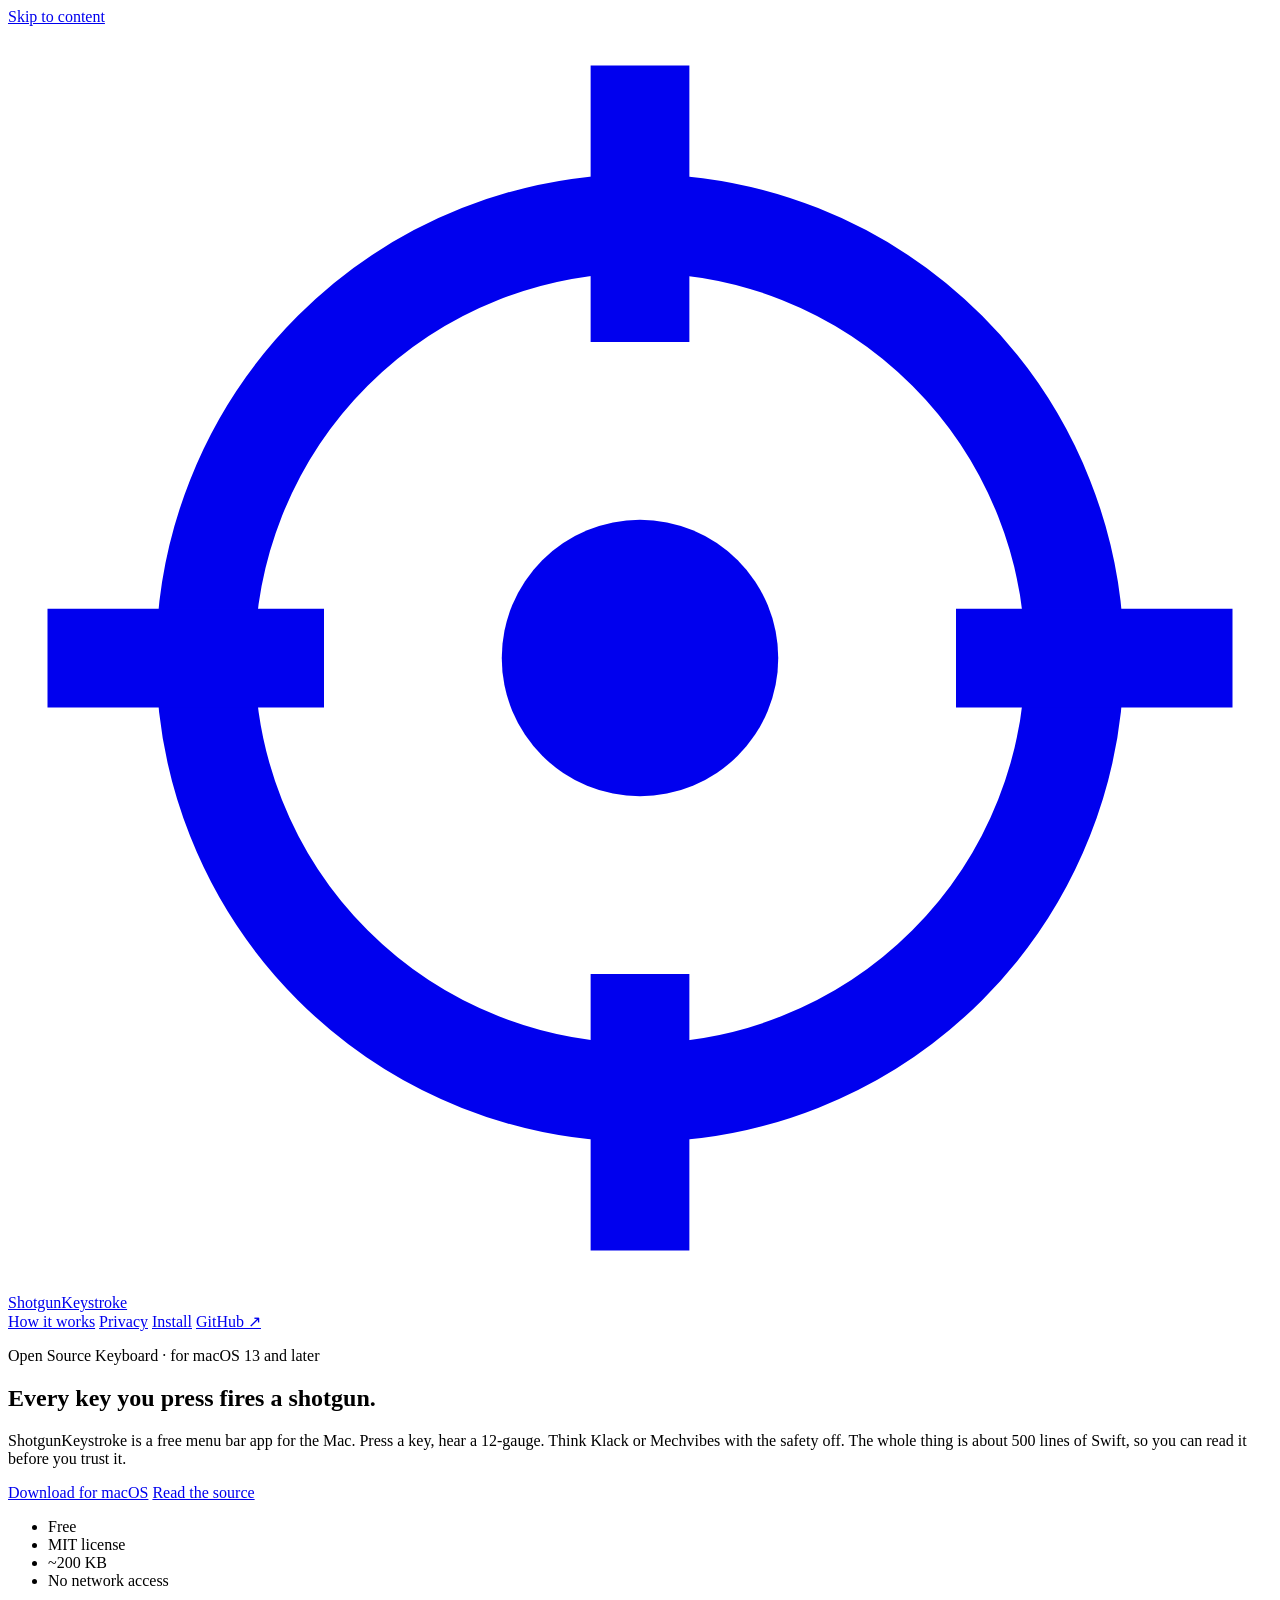
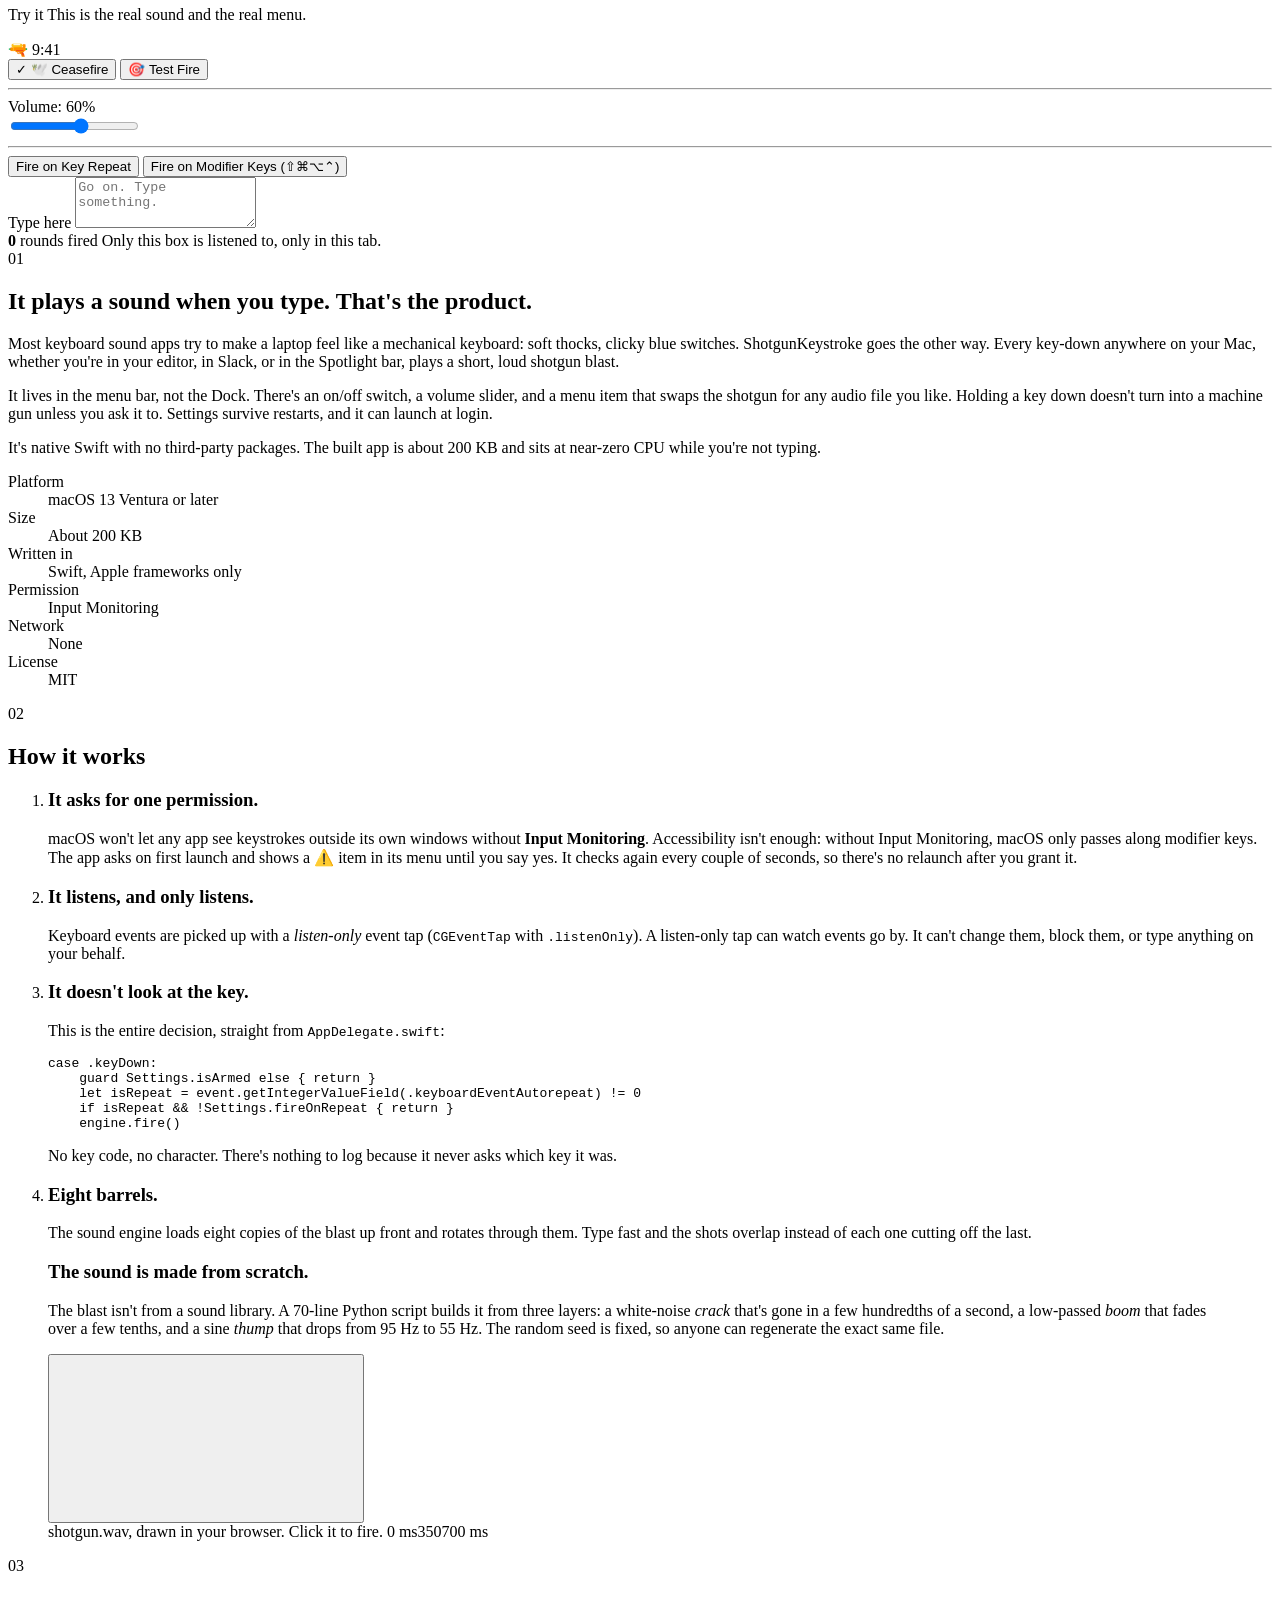
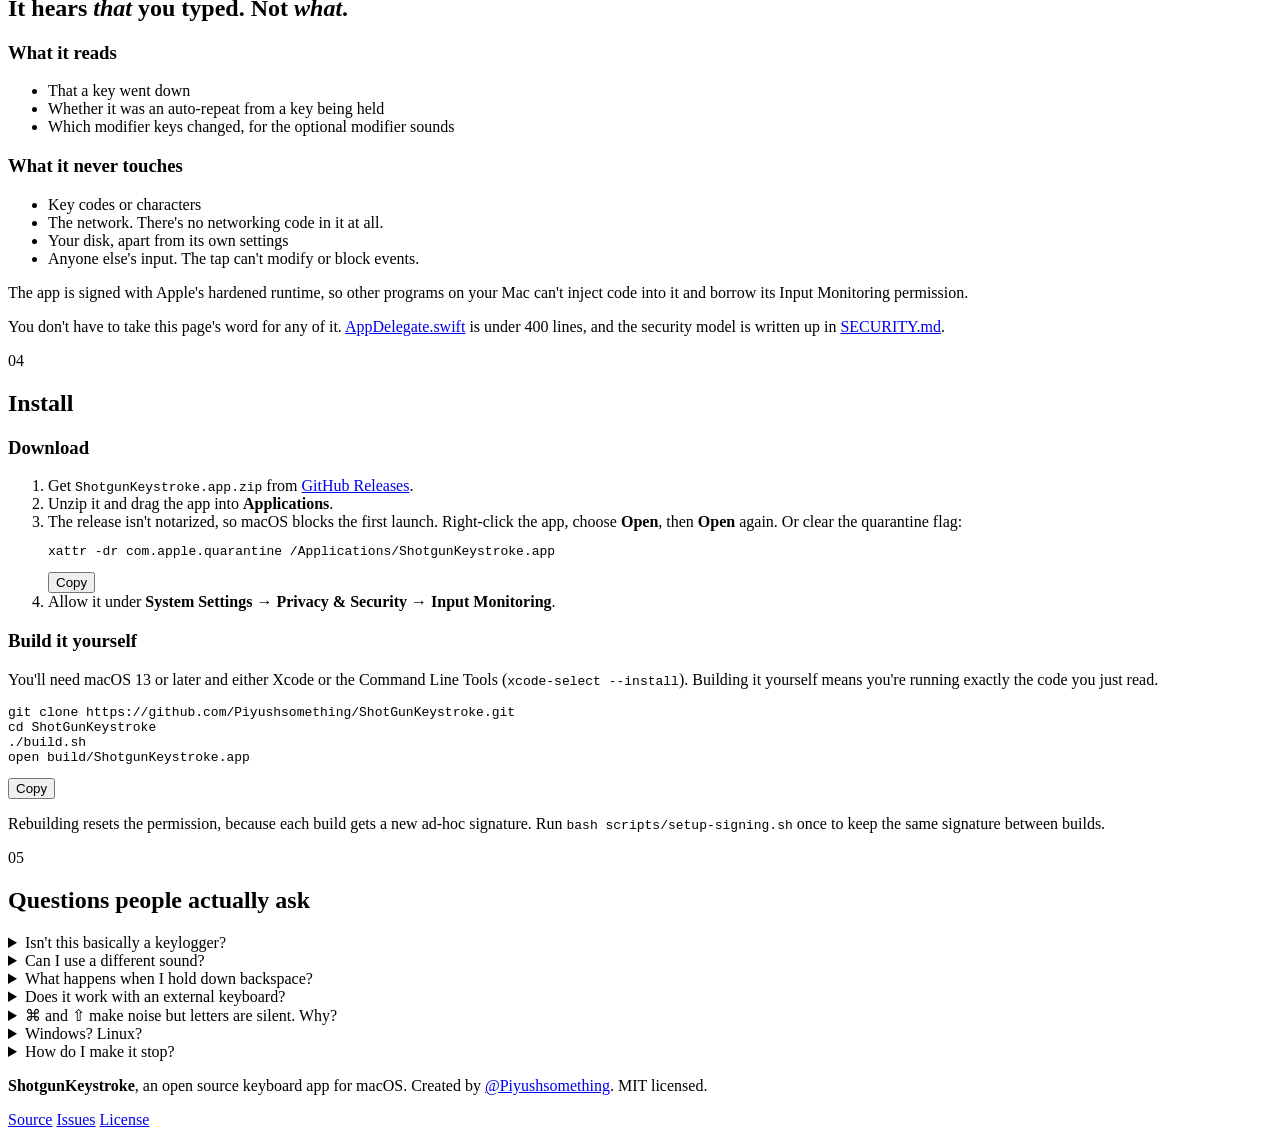
==== web/index.html @ 67013e63 "Add Open Source Keyboard website and Vercel configuration Static site in web/ (no build step) explai" ====
<!doctype html>
<html lang="en">
<head>
  <meta charset="utf-8">
  <meta name="viewport" content="width=device-width, initial-scale=1">
  <title>ShotgunKeystroke — an open source keyboard sound app for Mac</title>
  <meta name="description" content="ShotgunKeystroke is a free, open source macOS menu bar app that plays a shotgun blast every time you press a key. Volume control, custom sounds, and it never reads what you type.">
  <meta property="og:type" content="website">
  <meta property="og:title" content="ShotgunKeystroke — Open Source Keyboard sounds for Mac">
  <meta property="og:description" content="Press a key, hear a 12-gauge. A free, open source menu bar app for macOS that never reads what you type.">
  <meta name="twitter:card" content="summary">
  <meta name="theme-color" content="#f3f0e8">
  <link rel="icon" href="/favicon.svg" type="image/svg+xml">
  <link rel="stylesheet" href="/styles.css">
  <script src="/app.js" defer></script>
</head>
<body>
  <a class="skip" href="#main">Skip to content</a>

  <header class="masthead">
    <div class="wrap masthead__row">
      <a class="wordmark" href="/" aria-label="ShotgunKeystroke home">
        <svg class="wordmark__mark" viewBox="0 0 32 32" aria-hidden="true"><circle cx="16" cy="16" r="11" fill="none" stroke="currentColor" stroke-width="2.5"/><circle cx="16" cy="16" r="3.5" fill="currentColor"/><path d="M16 1v7M16 24v7M1 16h7M24 16h7" stroke="currentColor" stroke-width="2.5"/></svg>
        ShotgunKeystroke
      </a>
      <nav class="nav" aria-label="Primary">
        <a href="#how">How it works</a>
        <a href="#privacy">Privacy</a>
        <a href="#install">Install</a>
        <a href="https://github.com/Piyushsomething/ShotGunKeystroke" rel="noopener">GitHub&nbsp;↗</a>
      </nav>
    </div>
  </header>

  <main id="main">
    <section class="hero wrap">
      <div class="hero__copy">
        <p class="kicker">Open Source Keyboard · for macOS 13 and later</p>
        <h1>Every key you press fires a&nbsp;shotgun.</h1>
        <p class="lede">
          ShotgunKeystroke is a free menu bar app for the Mac. Press a key, hear a
          12-gauge. Think Klack or Mechvibes with the safety off. The whole thing is
          about 500 lines of Swift, so you can read it before you trust it.
        </p>
        <div class="actions">
          <a class="button button--primary" href="https://github.com/Piyushsomething/ShotGunKeystroke/releases/latest" rel="noopener">Download for macOS</a>
          <a class="button" href="https://github.com/Piyushsomething/ShotGunKeystroke" rel="noopener">Read the source</a>
        </div>
        <ul class="facts" aria-label="At a glance">
          <li>Free</li>
          <li>MIT license</li>
          <li>~200 KB</li>
          <li>No network access</li>
        </ul>
      </div>

      <div class="demo" id="demo" aria-labelledby="demo-title">
        <p class="demo__label" id="demo-title"><span>Try it</span> This is the real sound and the real menu.</p>

        <div class="screen">
          <div class="menubar" aria-hidden="true">
            <span class="menubar__apple"></span>
            <span class="menubar__spacer"></span>
            <span class="menubar__icon" id="menubar-icon">🔫</span>
            <span class="menubar__clock">9:41</span>
          </div>

          <div class="menu" role="group" aria-label="ShotgunKeystroke menu">
            <button class="menu__item" type="button" id="toggle-armed" aria-pressed="true">
              <span class="menu__check" aria-hidden="true">✓</span>
              <span id="toggle-armed-label">🕊️ Ceasefire</span>
            </button>
            <button class="menu__item" type="button" id="test-fire">
              <span class="menu__check" aria-hidden="true"></span>
              🎯 Test Fire
            </button>
            <hr class="menu__sep">
            <label class="menu__item menu__item--static" for="volume">
              <span class="menu__check" aria-hidden="true"></span>
              <span>Volume: <output id="volume-value" for="volume">60%</output></span>
            </label>
            <div class="menu__slider">
              <input type="range" id="volume" min="10" max="100" value="60" step="1">
            </div>
            <hr class="menu__sep">
            <button class="menu__item" type="button" id="toggle-repeat" aria-pressed="false">
              <span class="menu__check" aria-hidden="true"></span>
              Fire on Key Repeat
            </button>
            <button class="menu__item" type="button" id="toggle-modifiers" aria-pressed="false">
              <span class="menu__check" aria-hidden="true"></span>
              Fire on Modifier Keys (⇧⌘⌥⌃)
            </button>
          </div>
        </div>

        <label class="demo__field-label" for="range">Type here</label>
        <textarea id="range" class="demo__field" rows="3" spellcheck="false" placeholder="Go on. Type something." autocomplete="off"></textarea>
        <div class="demo__meta">
          <span><strong id="rounds">0</strong> <span id="rounds-word">rounds</span> fired</span>
          <span class="demo__note">Only this box is listened to, only in this tab.</span>
        </div>
        <p class="demo__error" id="audio-error" hidden>Your browser couldn't load the sound. The app itself doesn't depend on any of this.</p>
      </div>
    </section>

    <section class="section wrap" id="what">
      <header class="section__head">
        <span class="section__num">01</span>
        <h2>It plays a sound when you type. That's the product.</h2>
      </header>
      <div class="section__body prose">
        <p>
          Most keyboard sound apps try to make a laptop feel like a mechanical
          keyboard: soft thocks, clicky blue switches. ShotgunKeystroke goes the other
          way. Every key-down anywhere on your Mac, whether you're in your editor, in
          Slack, or in the Spotlight bar, plays a short, loud shotgun blast.
        </p>
        <p>
          It lives in the menu bar, not the Dock. There's an on/off switch, a volume
          slider, and a menu item that swaps the shotgun for any audio file you like.
          Holding a key down doesn't turn into a machine gun unless you ask it to.
          Settings survive restarts, and it can launch at login.
        </p>
        <p>
          It's native Swift with no third-party packages. The built app is about
          200&nbsp;KB and sits at near-zero CPU while you're not typing.
        </p>
      </div>

      <dl class="spec">
        <div><dt>Platform</dt><dd>macOS 13 Ventura or later</dd></div>
        <div><dt>Size</dt><dd>About 200 KB</dd></div>
        <div><dt>Written in</dt><dd>Swift, Apple frameworks only</dd></div>
        <div><dt>Permission</dt><dd>Input Monitoring</dd></div>
        <div><dt>Network</dt><dd>None</dd></div>
        <div><dt>License</dt><dd>MIT</dd></div>
      </dl>
    </section>

    <section class="section wrap" id="how">
      <header class="section__head">
        <span class="section__num">02</span>
        <h2>How it works</h2>
      </header>

      <ol class="steps">
        <li>
          <h3>It asks for one permission.</h3>
          <p>
            macOS won't let any app see keystrokes outside its own windows without
            <strong>Input Monitoring</strong>. Accessibility isn't enough: without
            Input Monitoring, macOS only passes along modifier keys. The app asks on
            first launch and shows a ⚠️ item in its menu until you say yes. It checks
            again every couple of seconds, so there's no relaunch after you grant it.
          </p>
        </li>
        <li>
          <h3>It listens, and only listens.</h3>
          <p>
            Keyboard events are picked up with a <em>listen-only</em> event tap
            (<code>CGEventTap</code> with <code>.listenOnly</code>). A listen-only tap
            can watch events go by. It can't change them, block them, or type
            anything on your behalf.
          </p>
        </li>
        <li>
          <h3>It doesn't look at the key.</h3>
          <p>This is the entire decision, straight from <code>AppDelegate.swift</code>:</p>
          <pre class="code"><code><span class="c-k">case</span> .keyDown:
    <span class="c-k">guard</span> Settings.isArmed <span class="c-k">else</span> { <span class="c-k">return</span> }
    <span class="c-k">let</span> isRepeat = event.getIntegerValueField(.keyboardEventAutorepeat) != <span class="c-n">0</span>
    <span class="c-k">if</span> isRepeat &amp;&amp; !Settings.fireOnRepeat { <span class="c-k">return</span> }
    engine.fire()</code></pre>
          <p>
            No key code, no character. There's nothing to log because it never asks
            which key it was.
          </p>
        </li>
        <li>
          <h3>Eight barrels.</h3>
          <p>
            The sound engine loads eight copies of the blast up front and rotates
            through them. Type fast and the shots overlap instead of each one cutting
            off the last.
          </p>
        </li>
      </ol>

      <figure class="wave">
        <div class="wave__head">
          <h3>The sound is made from scratch.</h3>
          <p>
            The blast isn't from a sound library. A 70-line Python script builds it
            from three layers: a white-noise <em>crack</em> that's gone in a few
            hundredths of a second, a low-passed <em>boom</em> that fades over a few
            tenths, and a sine <em>thump</em> that drops from 95&nbsp;Hz to
            55&nbsp;Hz. The random seed is fixed, so anyone can regenerate the exact
            same file.
          </p>
        </div>
        <button class="wave__canvas" type="button" id="wave-play" aria-label="Play the shotgun sound">
          <canvas id="wave" height="160"></canvas>
        </button>
        <figcaption>
          <span>shotgun.wav, drawn in your browser. Click it to fire.</span>
          <span class="wave__axis"><span>0 ms</span><span>350</span><span>700 ms</span></span>
        </figcaption>
      </figure>
    </section>

    <section class="section wrap" id="privacy">
      <header class="section__head">
        <span class="section__num">03</span>
        <h2>It hears <em>that</em> you typed. Not <em>what</em>.</h2>
      </header>

      <div class="ledger">
        <div class="ledger__col">
          <h3>What it reads</h3>
          <ul>
            <li>That a key went down</li>
            <li>Whether it was an auto-repeat from a key being held</li>
            <li>Which modifier keys changed, for the optional modifier sounds</li>
          </ul>
        </div>
        <div class="ledger__col ledger__col--never">
          <h3>What it never touches</h3>
          <ul>
            <li>Key codes or characters</li>
            <li>The network. There's no networking code in it at all.</li>
            <li>Your disk, apart from its own settings</li>
            <li>Anyone else's input. The tap can't modify or block events.</li>
          </ul>
        </div>
      </div>

      <div class="section__body prose">
        <p>
          The app is signed with Apple's hardened runtime, so other programs on your
          Mac can't inject code into it and borrow its Input Monitoring permission.
        </p>
        <p>
          You don't have to take this page's word for any of it.
          <a href="https://github.com/Piyushsomething/ShotGunKeystroke/blob/main/Sources/ShotgunKeystroke/AppDelegate.swift" rel="noopener">AppDelegate.swift</a>
          is under 400 lines, and the security model is written up in
          <a href="https://github.com/ayushrai-hub/ShotGunKeystroke/blob/main/SECURITY.md" rel="noopener">SECURITY.md</a>.
        </p>
      </div>
    </section>

    <section class="section wrap" id="install">
      <header class="section__head">
        <span class="section__num">04</span>
        <h2>Install</h2>
      </header>

      <div class="install">
        <div class="install__col">
          <h3>Download</h3>
          <ol class="numbered">
            <li>Get <code>ShotgunKeystroke.app.zip</code> from <a href="https://github.com/Piyushsomething/ShotGunKeystroke/releases/latest" rel="noopener">GitHub Releases</a>.</li>
            <li>Unzip it and drag the app into <strong>Applications</strong>.</li>
            <li>
              The release isn't notarized, so macOS blocks the first launch.
              Right-click the app, choose <strong>Open</strong>, then
              <strong>Open</strong> again. Or clear the quarantine flag:
              <div class="cmd">
                <pre><code>xattr -dr com.apple.quarantine /Applications/ShotgunKeystroke.app</code></pre>
                <button class="copy" type="button">Copy</button>
              </div>
            </li>
            <li>Allow it under <strong>System Settings → Privacy &amp; Security → Input Monitoring</strong>.</li>
          </ol>
        </div>

        <div class="install__col">
          <h3>Build it yourself</h3>
          <p>
            You'll need macOS 13 or later and either Xcode or the Command Line Tools
            (<code>xcode-select --install</code>). Building it yourself means you're
            running exactly the code you just read.
          </p>
          <div class="cmd">
            <pre><code>git clone https://github.com/Piyushsomething/ShotGunKeystroke.git
cd ShotGunKeystroke
./build.sh
open build/ShotgunKeystroke.app</code></pre>
            <button class="copy" type="button">Copy</button>
          </div>
          <p class="small">
            Rebuilding resets the permission, because each build gets a new ad-hoc
            signature. Run <code>bash scripts/setup-signing.sh</code> once to keep the
            same signature between builds.
          </p>
        </div>
      </div>
    </section>

    <section class="section wrap" id="faq">
      <header class="section__head">
        <span class="section__num">05</span>
        <h2>Questions people actually ask</h2>
      </header>

      <div class="faq">
        <details>
          <summary>Isn't this basically a keylogger?</summary>
          <p>It needs the same permission a keylogger would, which is exactly why the key-handling code is five lines long and public. It never reads which key you pressed, and it has no way to send anything anywhere.</p>
        </details>
        <details>
          <summary>Can I use a different sound?</summary>
          <p>Yes. <strong>Choose Sound File…</strong> in the menu takes any WAV, MP3, M4A or AIFF. If a file can't be decoded, the app keeps the current sound and tells you. <strong>Reset to Shotgun Blast</strong> brings the shotgun back.</p>
        </details>
        <details>
          <summary>What happens when I hold down backspace?</summary>
          <p>One shot. Auto-repeat is ignored by default. Turn on <strong>Fire on Key Repeat</strong> if you want the machine gun.</p>
        </details>
        <details>
          <summary>Does it work with an external keyboard?</summary>
          <p>Yes. It listens to keyboard events at the system level, so it doesn't matter which keyboard sent them.</p>
        </details>
        <details>
          <summary>⌘ and ⇧ make noise but letters are silent. Why?</summary>
          <p>The Input Monitoring grant belongs to an older copy of the app, which usually happens after a rebuild. Remove ShotgunKeystroke from the Input Monitoring list and add it again, or rebuild with <code>./build.sh</code>, which clears the stale grant for you.</p>
        </details>
        <details>
          <summary>Windows? Linux?</summary>
          <p>No. It's built on macOS APIs (AppKit and CoreGraphics event taps) and only runs on a Mac.</p>
        </details>
        <details>
          <summary>How do I make it stop?</summary>
          <p>Click the 🔫 in the menu bar and choose <strong>Ceasefire</strong>. The icon turns into a dimmed 🕊️. <strong>Quit</strong> is at the bottom of the same menu.</p>
        </details>
      </div>
    </section>
  </main>

  <footer class="footer">
    <div class="wrap footer__row">
      <p>
        <strong>ShotgunKeystroke</strong>, an open source keyboard app for macOS.
        Created by <a href="https://github.com/Piyushsomething" rel="noopener">@Piyushsomething</a>.
        MIT licensed.
      </p>
      <p>
        <a href="https://github.com/Piyushsomething/ShotGunKeystroke" rel="noopener">Source</a>
        <a href="https://github.com/Piyushsomething/ShotGunKeystroke/issues" rel="noopener">Issues</a>
        <a href="https://github.com/Piyushsomething/ShotGunKeystroke/blob/main/LICENSE" rel="noopener">License</a>
      </p>
    </div>
  </footer>
</body>
</html>
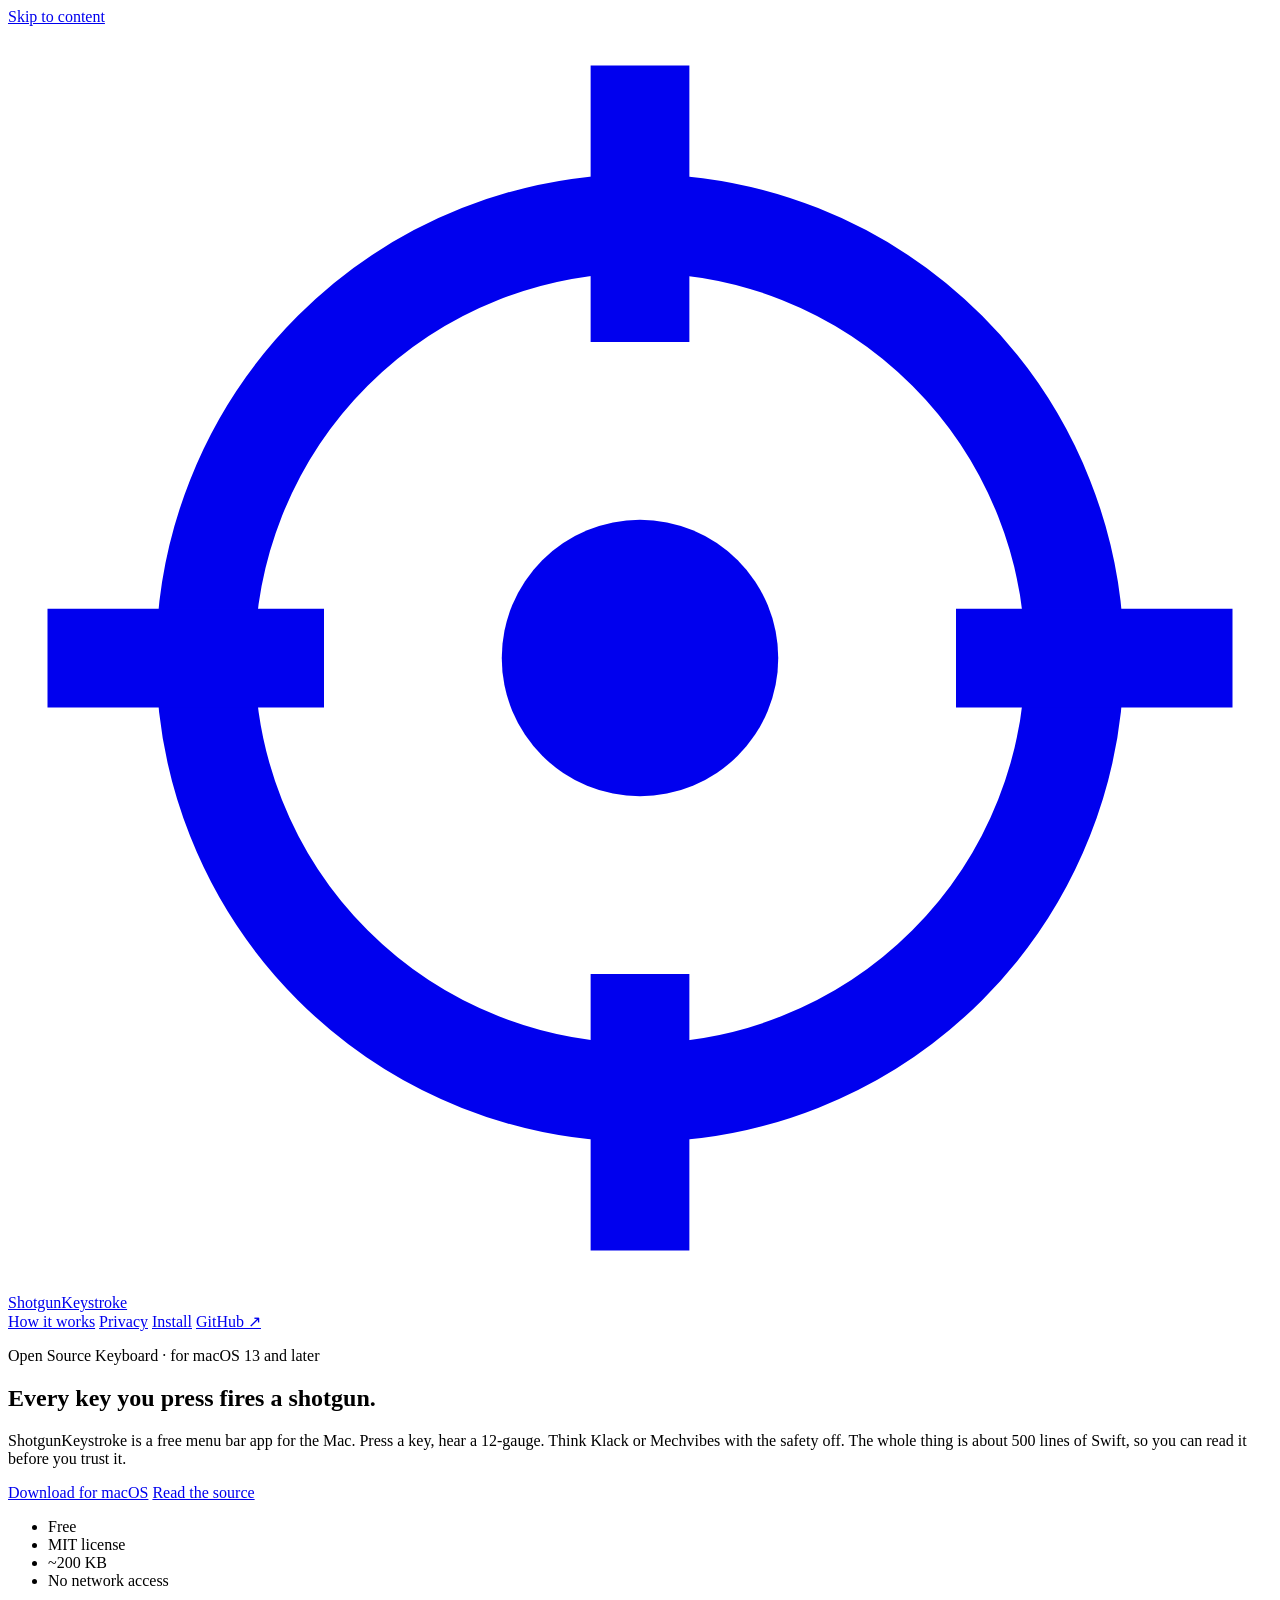
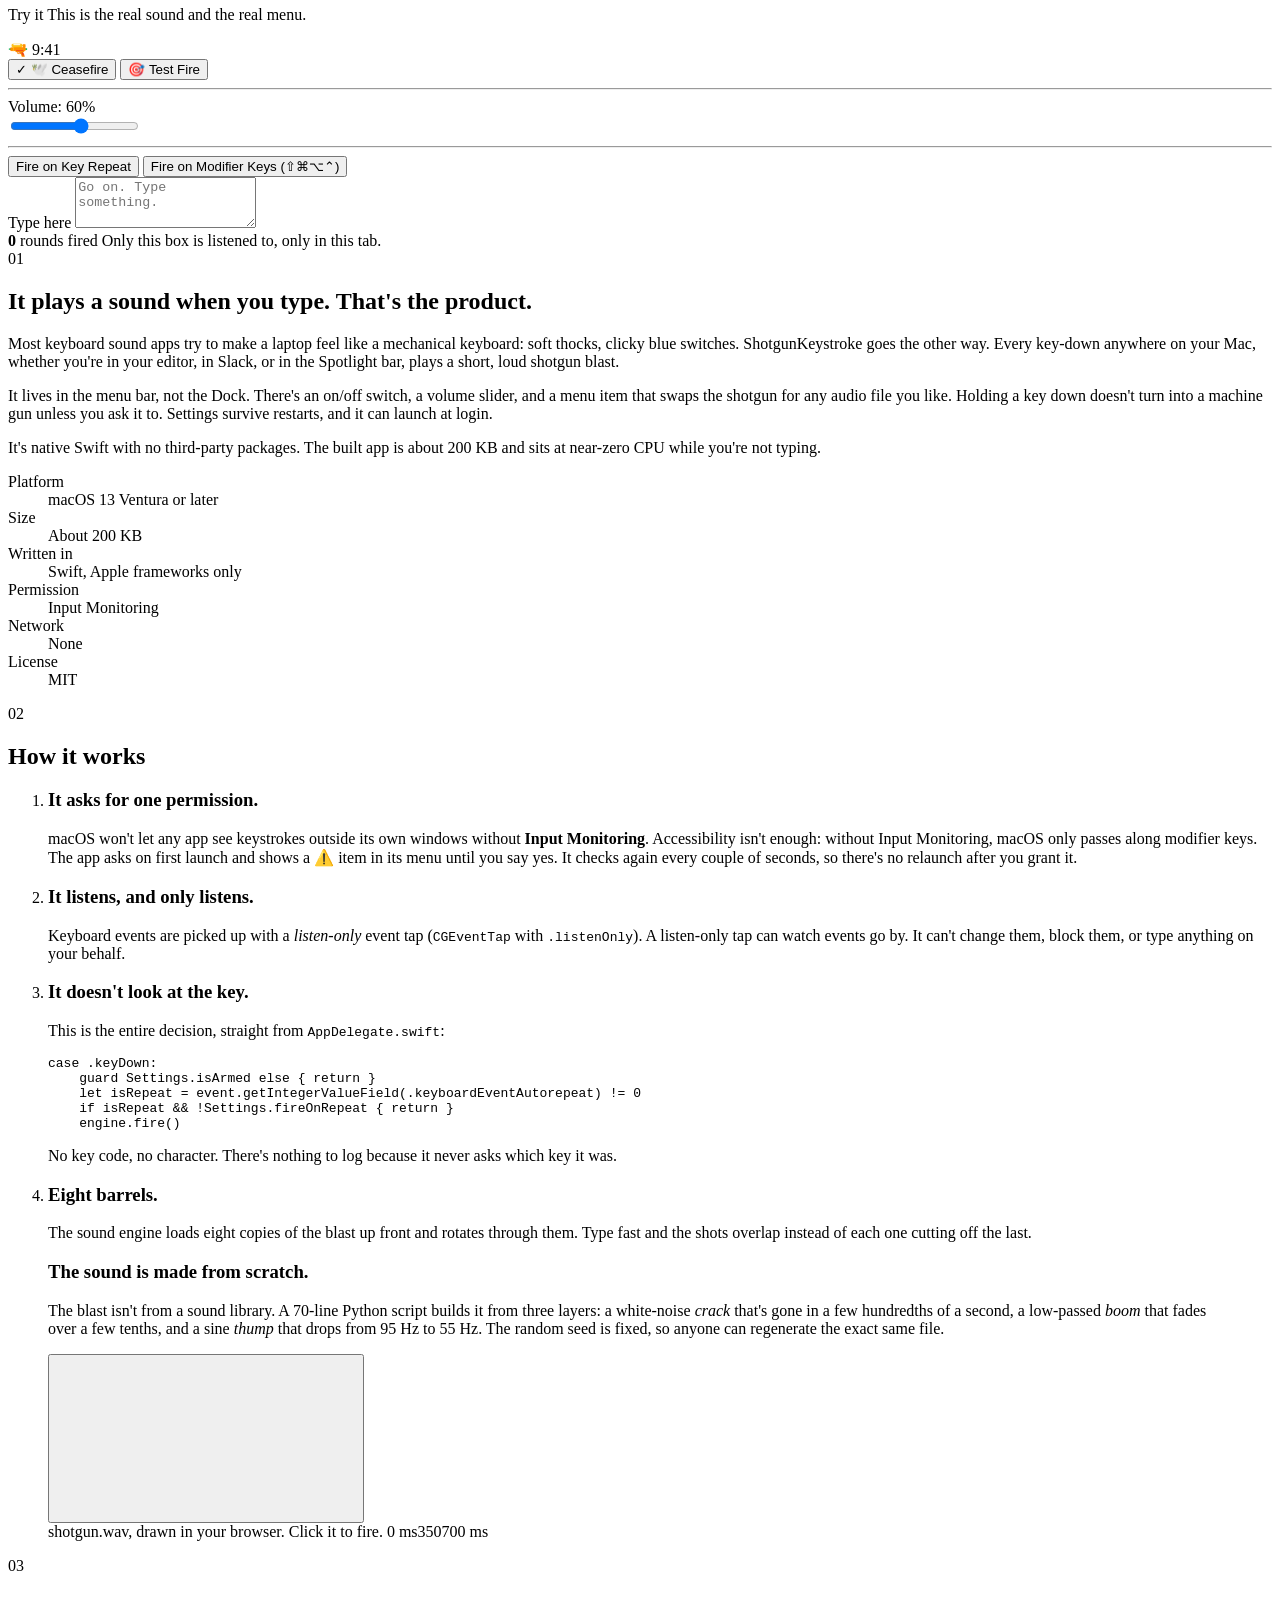
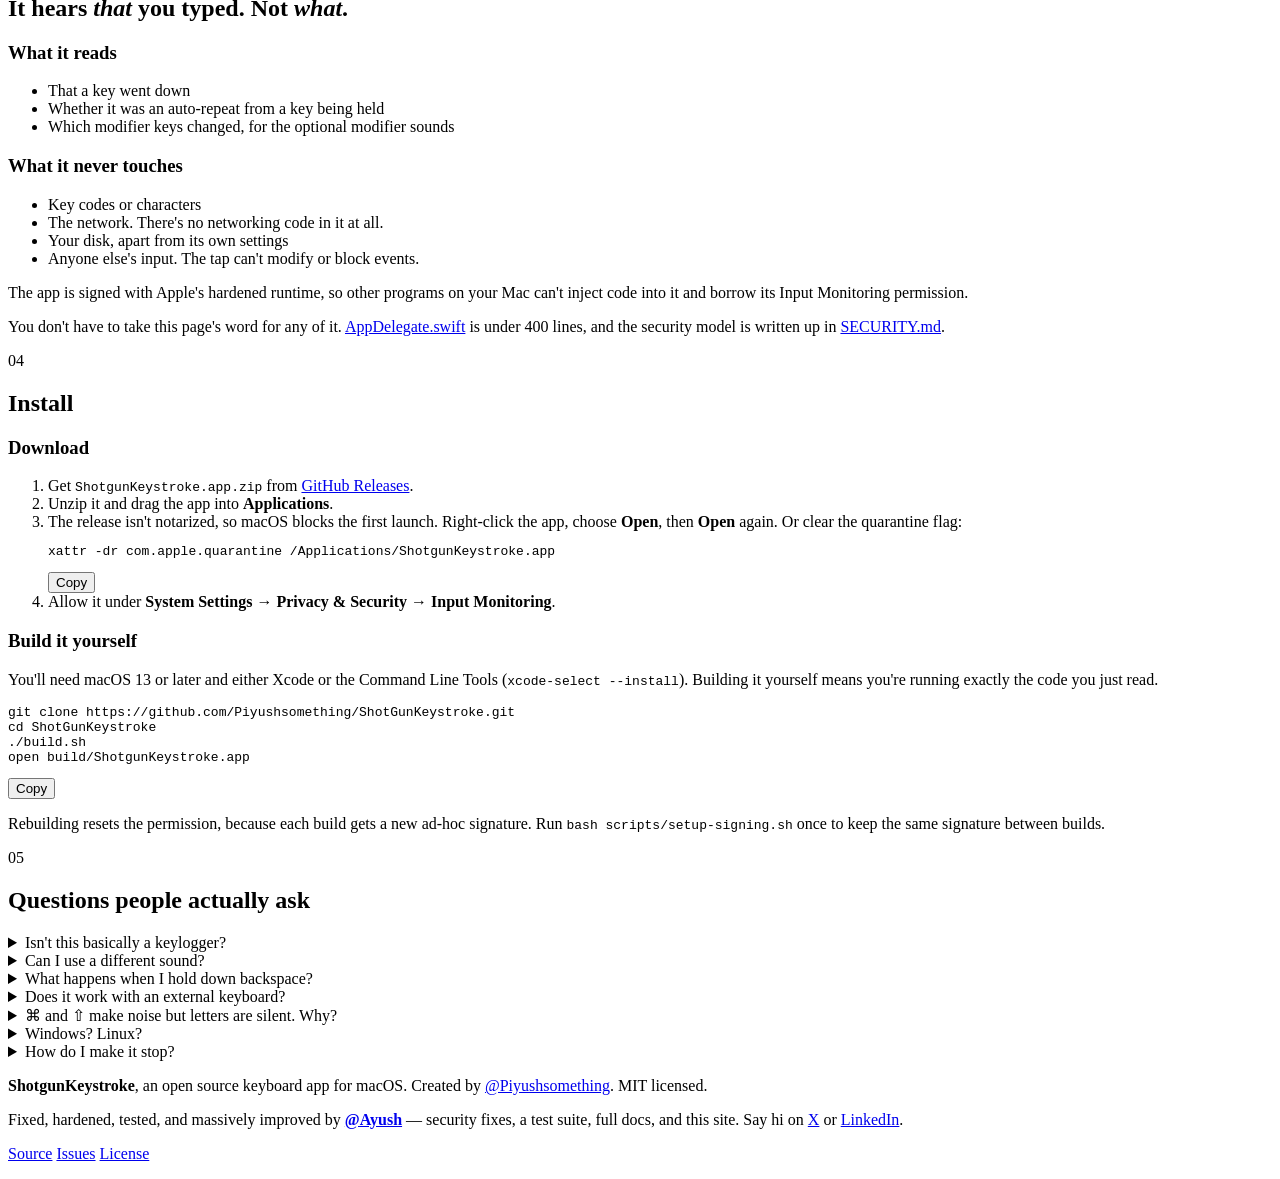
==== commit 91d2662c: "Credit @Ayush on the website with X and LinkedIn links Co-authored-by: Cursor <cursoragent@cursor.co" ====
--- a/web/index.html
+++ b/web/index.html
@@ -338,12 +338,21 @@
 
   <footer class="footer">
     <div class="wrap footer__row">
-      <p>
-        <strong>ShotgunKeystroke</strong>, an open source keyboard app for macOS.
-        Created by <a href="https://github.com/Piyushsomething" rel="noopener">@Piyushsomething</a>.
-        MIT licensed.
-      </p>
-      <p>
+      <div class="footer__credits">
+        <p>
+          <strong>ShotgunKeystroke</strong>, an open source keyboard app for macOS.
+          Created by <a href="https://github.com/Piyushsomething" rel="noopener">@Piyushsomething</a>.
+          MIT licensed.
+        </p>
+        <p class="footer__ayush">
+          Fixed, hardened, tested, and massively improved by
+          <a href="https://github.com/ayushrai-hub" rel="noopener"><strong>@Ayush</strong></a>
+          — security fixes, a test suite, full docs, and this site.
+          Say hi on <a href="https://x.com/AyushRai0211" rel="noopener me">X</a>
+          or <a href="https://www.linkedin.com/in/ayushrai02/" rel="noopener me">LinkedIn</a>.
+        </p>
+      </div>
+      <p class="footer__links">
         <a href="https://github.com/Piyushsomething/ShotGunKeystroke" rel="noopener">Source</a>
         <a href="https://github.com/Piyushsomething/ShotGunKeystroke/issues" rel="noopener">Issues</a>
         <a href="https://github.com/Piyushsomething/ShotGunKeystroke/blob/main/LICENSE" rel="noopener">License</a>
